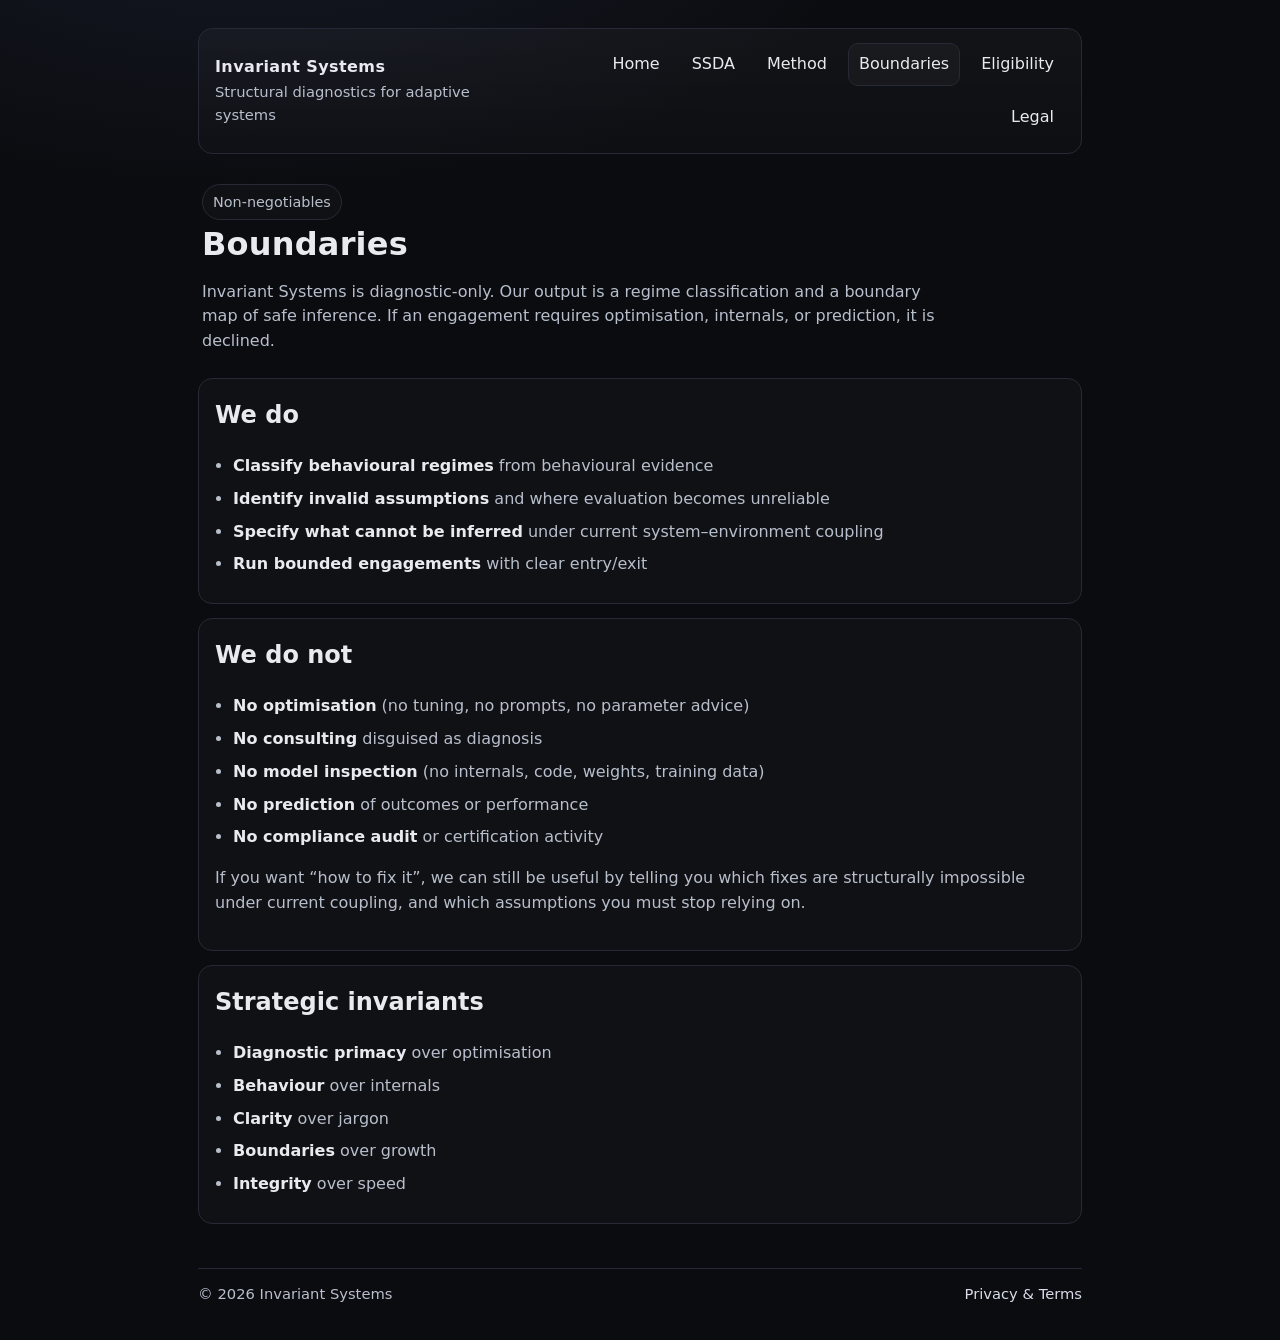
==== boundaries.html @ a2f7c8b9 "Initial website import" ====
<!doctype html>
<html lang="en">
<head>
  <meta charset="utf-8" />
  <meta name="viewport" content="width=device-width,initial-scale=1" />
  <title>Boundaries • Invariant Systems</title>
  <meta name="description" content="Hard service boundaries: diagnostic primacy over optimisation, behaviour over internals, boundaries over growth." />
  <link rel="stylesheet" href="assets/css/style.css" />
</head>
<body>
  <div class="container">
    <header class="header">
      <div class="brand">
        <strong>Invariant Systems</strong>
        <span>Structural diagnostics for adaptive systems</span>
      </div>
      <nav class="nav" aria-label="Primary">
        <a href="index.html">Home</a>
        <a href="ssda.html">SSDA</a>
        <a href="method.html">Method</a>
        <a href="boundaries.html" aria-current="page">Boundaries</a>
        <a href="eligibility.html">Eligibility</a>
        <a href="legal.html">Legal</a>
      </nav>
    </header>

    <section class="hero">
      <span class="badge">Non-negotiables</span>
      <h1>Boundaries</h1>
      <p>
        Invariant Systems is diagnostic-only. Our output is a regime classification and a boundary map of safe inference.
        If an engagement requires optimisation, internals, or prediction, it is declined.
      </p>
    </section>

    <section class="panel">
      <h2 style="margin-top:0">We do</h2>
      <ul class="klist">
        <li><strong>Classify behavioural regimes</strong> from behavioural evidence</li>
        <li><strong>Identify invalid assumptions</strong> and where evaluation becomes unreliable</li>
        <li><strong>Specify what cannot be inferred</strong> under current system–environment coupling</li>
        <li><strong>Run bounded engagements</strong> with clear entry/exit</li>
      </ul>
    </section>

    <section class="panel" style="margin-top:14px">
      <h2 style="margin-top:0">We do not</h2>
      <ul class="klist">
        <li><strong>No optimisation</strong> (no tuning, no prompts, no parameter advice)</li>
        <li><strong>No consulting</strong> disguised as diagnosis</li>
        <li><strong>No model inspection</strong> (no internals, code, weights, training data)</li>
        <li><strong>No prediction</strong> of outcomes or performance</li>
        <li><strong>No compliance audit</strong> or certification activity</li>
      </ul>
      <p class="note">
        If you want “how to fix it”, we can still be useful by telling you which fixes are structurally
        impossible under current coupling, and which assumptions you must stop relying on.
      </p>
    </section>

    <section class="panel" style="margin-top:14px">
      <h2 style="margin-top:0">Strategic invariants</h2>
      <ul class="klist">
        <li><strong>Diagnostic primacy</strong> over optimisation</li>
        <li><strong>Behaviour</strong> over internals</li>
        <li><strong>Clarity</strong> over jargon</li>
        <li><strong>Boundaries</strong> over growth</li>
        <li><strong>Integrity</strong> over speed</li>
      </ul>
    </section>

    <footer class="footer">
      <div class="line">
        <span>© <span id="y"></span> Invariant Systems</span>
        <span><a href="legal.html">Privacy &amp; Terms</a></span>
      </div>
    </footer>
  </div>

  <script>
    document.getElementById("y").textContent = new Date().getFullYear();
  </script>
</body>
</html>
---- assets/css/style.css ----
:root{
  --bg:#0b0c10;
  --panel:#0f1117;
  --text:#e8eaf0;
  --muted:#b8bfcc;
  --hair:#252a36;
  --accent:#d7dde8;
  --max: 920px;
  --radius: 14px;
}

*{box-sizing:border-box}
html,body{margin:0;padding:0}
body{
  font-family: ui-sans-serif, system-ui, -apple-system, Segoe UI, Roboto, Helvetica, Arial, "Apple Color Emoji","Segoe UI Emoji";
  background: radial-gradient(1200px 600px at 20% -10%, #151a25 0%, var(--bg) 55%);
  color:var(--text);
  line-height:1.55;
}

a{color:var(--accent); text-decoration:none}
a:hover{text-decoration:underline}
small{color:var(--muted)}
hr{border:0;border-top:1px solid var(--hair); margin:24px 0}

.container{max-width:var(--max); margin:0 auto; padding:28px 18px}
.header{
  display:flex; align-items:center; justify-content:space-between; gap:14px;
  padding:14px 16px; border:1px solid var(--hair); border-radius:var(--radius);
  background: linear-gradient(180deg, rgba(255,255,255,0.03), rgba(255,255,255,0.01));
}
.brand{display:flex; flex-direction:column; gap:2px}
.brand strong{letter-spacing:0.4px}
.brand span{color:var(--muted); font-size:0.92rem}

.nav{display:flex; flex-wrap:wrap; gap:10px; justify-content:flex-end}
.nav a{
  padding:8px 10px; border:1px solid transparent; border-radius:10px;
  color:var(--text);
}
.nav a[aria-current="page"]{
  border-color:var(--hair);
  background: rgba(255,255,255,0.03);
}
.nav a:hover{
  border-color:var(--hair);
  background: rgba(255,255,255,0.03);
  text-decoration:none;
}

.hero{padding:30px 4px 10px}
.hero h1{margin:0 0 10px; font-size:2.0rem; letter-spacing:0.2px}
.hero p{margin:0 0 14px; color:var(--muted); max-width:72ch}

.panel{
  border:1px solid var(--hair);
  border-radius:var(--radius);
  background: rgba(255,255,255,0.02);
  padding:18px 16px;
}

.grid{
  display:grid;
  grid-template-columns: 1fr;
  gap:14px;
}
@media (min-width: 860px){
  .grid{grid-template-columns: 1.1fr 0.9fr}
}

.klist{margin:0; padding-left:18px}
.klist li{margin:8px 0; color:var(--muted)}
.klist strong{color:var(--text); font-weight:600}

.badge{
  display:inline-block;
  padding:6px 10px;
  border:1px solid var(--hair);
  border-radius:999px;
  color:var(--muted);
  font-size:0.9rem;
  background: rgba(255,255,255,0.02);
}

.cta{
  display:flex; flex-wrap:wrap; gap:10px; margin-top:14px;
}
.button{
  display:inline-flex; align-items:center; justify-content:center;
  padding:10px 12px;
  border-radius:12px;
  border:1px solid var(--hair);
  background: rgba(255,255,255,0.03);
  color:var(--text);
  font-weight:600;
}
.button:hover{background: rgba(255,255,255,0.05); text-decoration:none}
.button.secondary{color:var(--muted); font-weight:600}

.footer{
  margin-top:26px;
  padding:18px 0 6px;
  color:var(--muted);
  font-size:0.92rem;
}
.footer .line{
  border-top:1px solid var(--hair);
  padding-top:14px;
  display:flex;
  flex-wrap:wrap;
  gap:10px;
  justify-content:space-between;
}
.note{color:var(--muted)}
code.inline{
  font-family: ui-monospace, SFMono-Regular, Menlo, Monaco, Consolas, "Liberation Mono", "Courier New", monospace;
  font-size:0.95em;
  color:var(--text);
  background: rgba(255,255,255,0.03);
  padding:2px 6px;
  border:1px solid var(--hair);
  border-radius:8px;
}
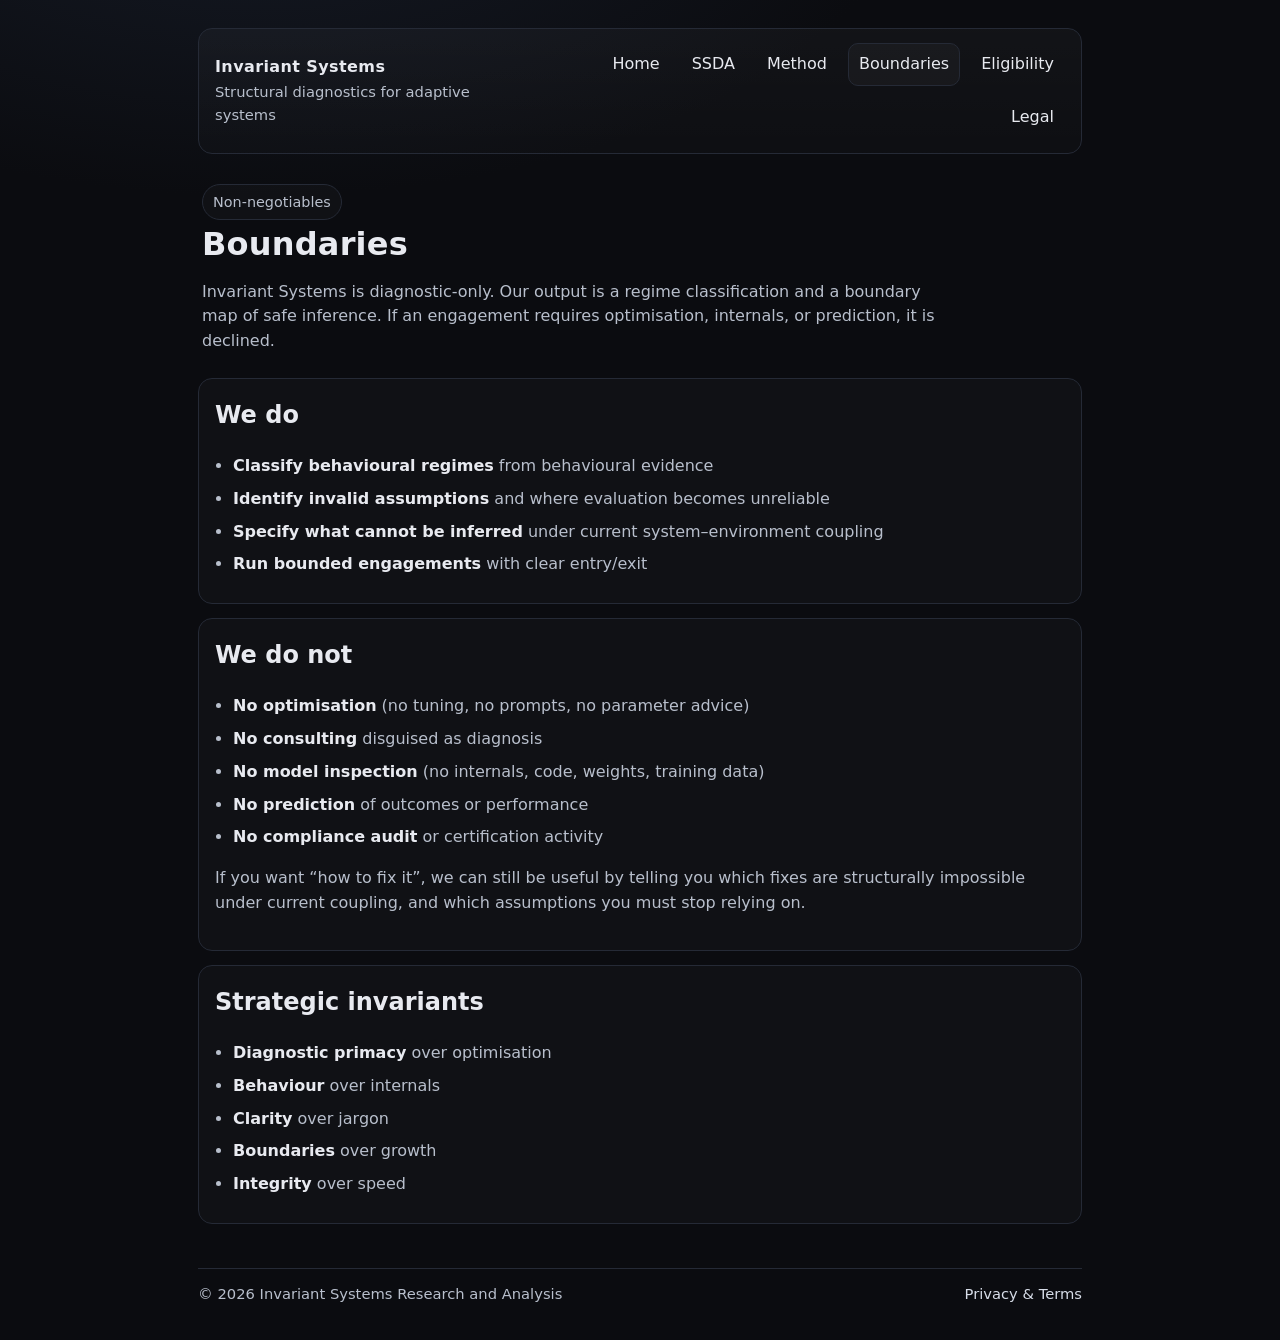
==== commit b20935d6: "boundaries.html, eligibility.html, index.html, legal.html, method.html and ssda.html" ====
--- a/boundaries.html
+++ b/boundaries.html
@@ -71,7 +71,7 @@
 
     <footer class="footer">
       <div class="line">
-        <span>© <span id="y"></span> Invariant Systems</span>
+        <span>© <span id="y"></span> Invariant Systems Research and Analysis</span>
         <span><a href="legal.html">Privacy &amp; Terms</a></span>
       </div>
     </footer>
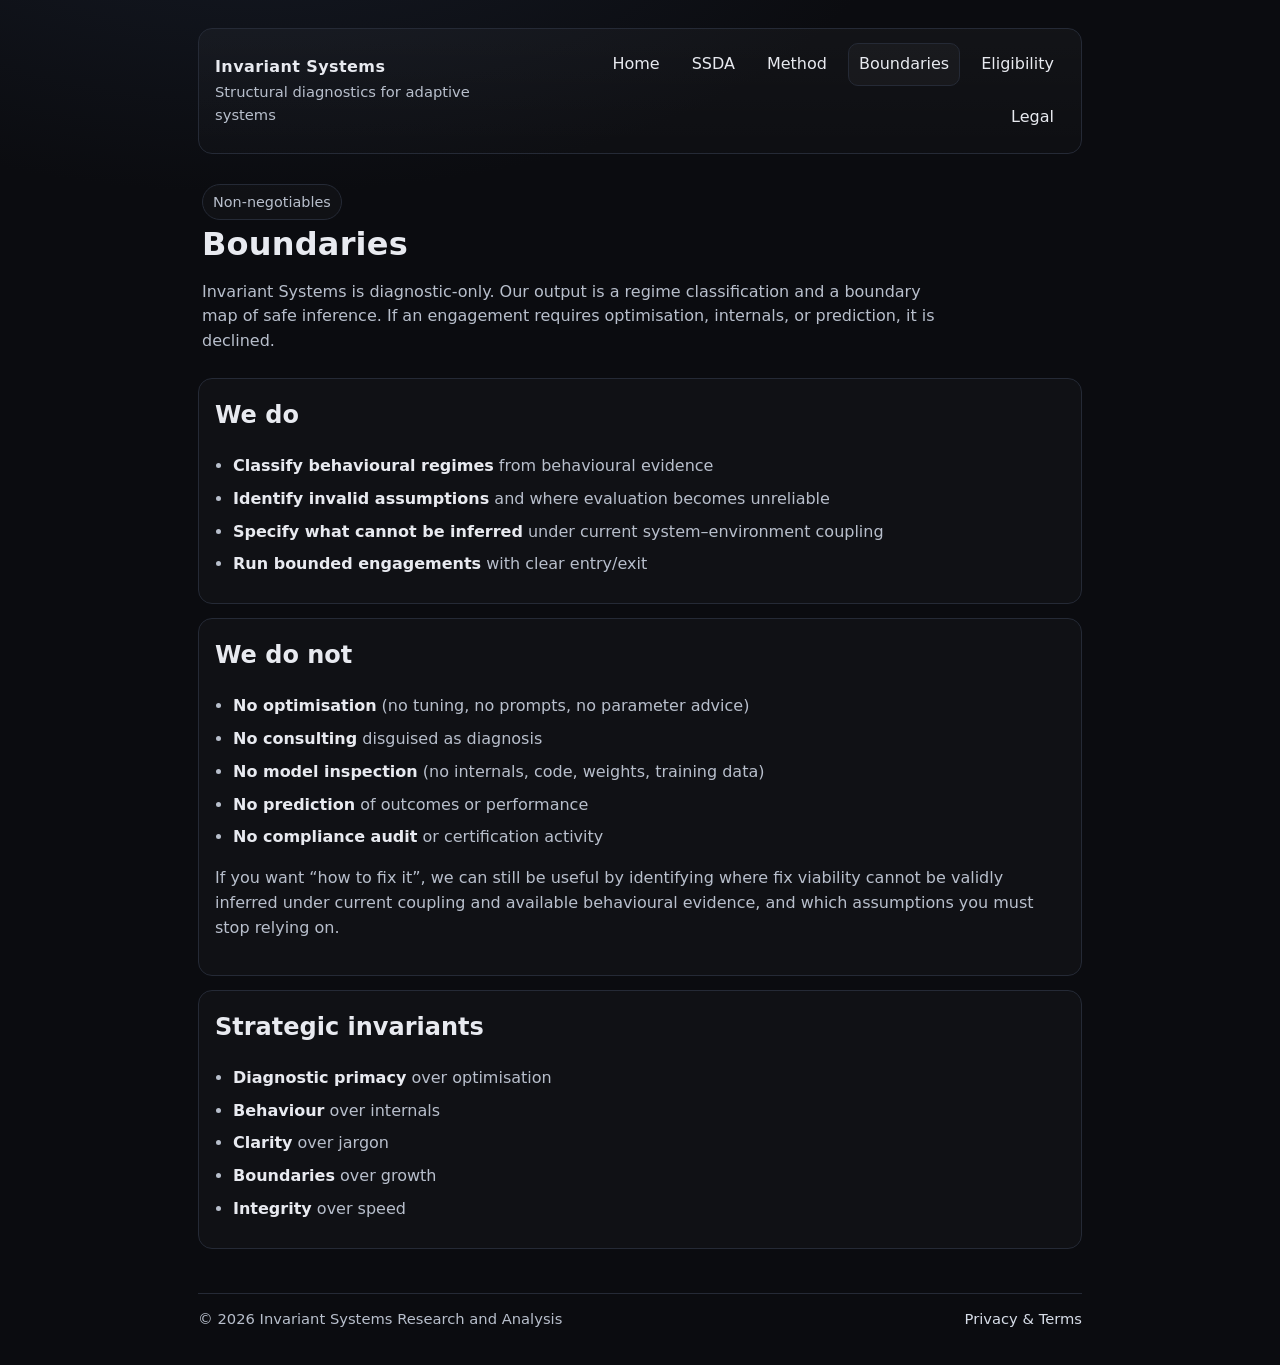
==== commit e49ea20b: "boundaries.html, index.html, method.html and ssda.html updates" ====
--- a/boundaries.html
+++ b/boundaries.html
@@ -53,8 +53,7 @@
         <li><strong>No compliance audit</strong> or certification activity</li>
       </ul>
       <p class="note">
-        If you want “how to fix it”, we can still be useful by telling you which fixes are structurally
-        impossible under current coupling, and which assumptions you must stop relying on.
+        If you want “how to fix it”, we can still be useful by identifying where fix viability cannot be validly inferred under current coupling and available behavioural evidence, and which assumptions you must stop relying on.
       </p>
     </section>
 
